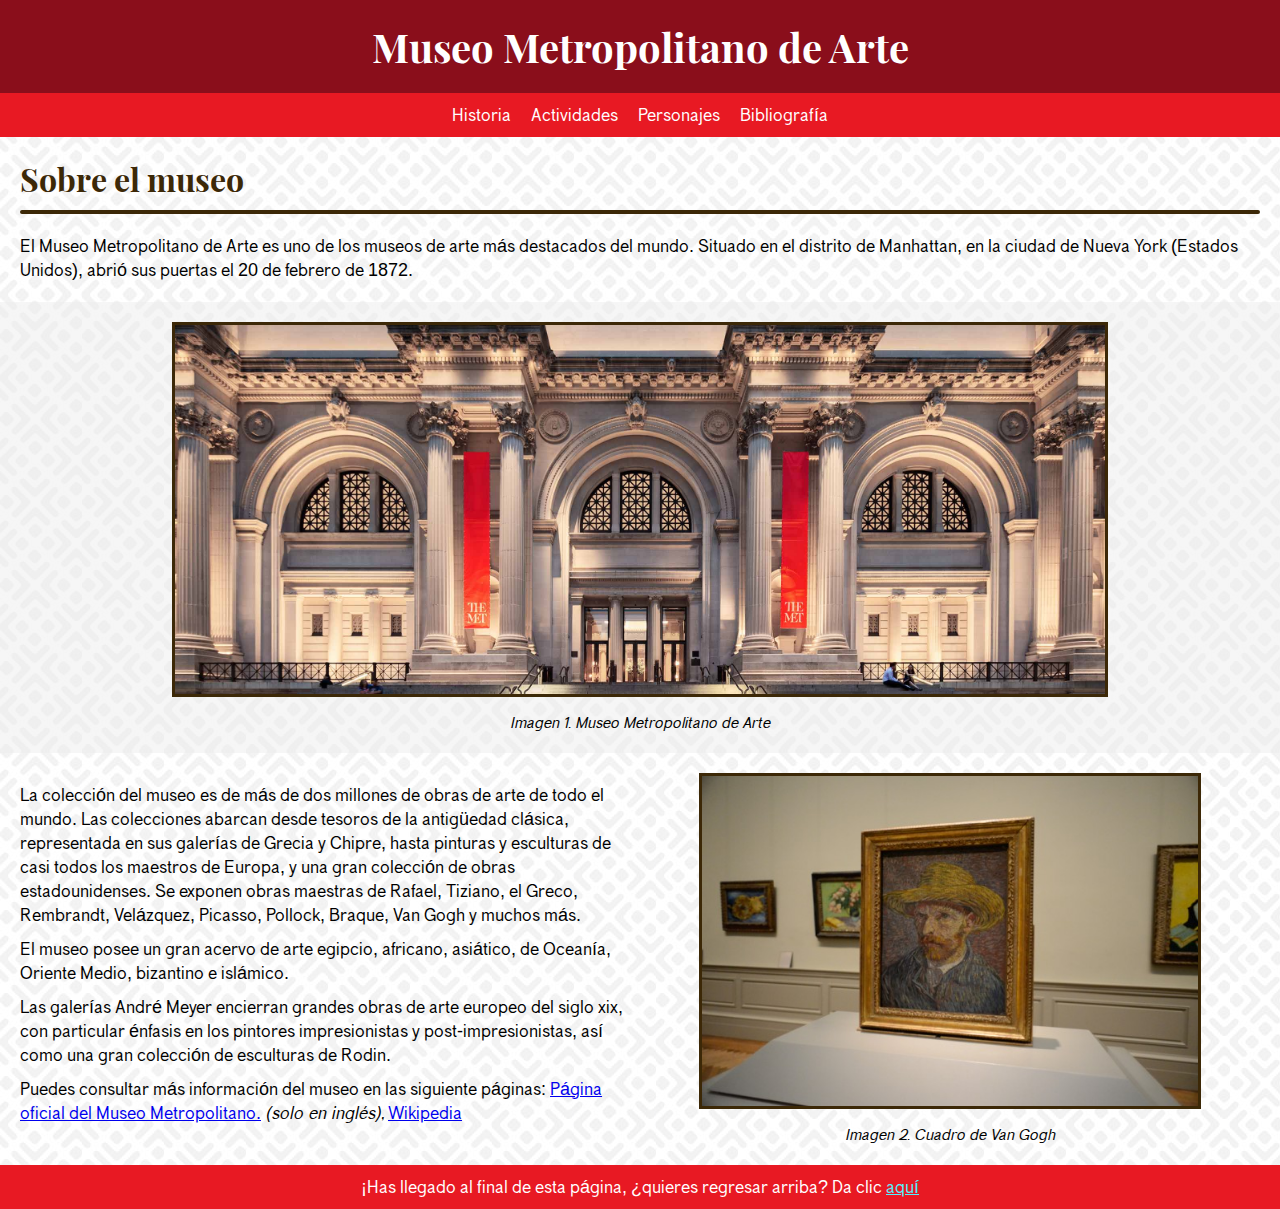
==== index.html @ 7a2b3585 "feat: ✨ update index page content" ====
<!DOCTYPE html>
<html lang="es">
  <head>
    <!-- Propiedades del documento -->
    <meta charset="UTF-8" />
    <meta lang="es" />
    <title>Museo metropolitano de arte</title>
    <link rel="stylesheet" type="text/css" href="styles.css" />
    <link rel="icon" type="image/png" href="imagenes/icono.png" />
  </head>

  <body>
    <!-- Encabezado de la pagina -->
    <header id="inicio">
      <!-- Título principal -->
      <h1 class="tituloPrincipal">
        <a href="index.html">Museo Metropolitano de Arte</a>
      </h1>

      <!-- Menu de navegacion -->
      <nav>
        <a href="historia.html">Historia</a>
        <a href="actividades.html">Actividades</a>
        <a href="personajes.html">Personajes</a>
        <a href="bibliografia.html">Bibliografía</a>
      </nav>
    </header>

    <!-- Bloque con la informacion general del museo -->
    <main>
      <article class="maximo">
        <!-- Primer titulo nivel 1 -->
        <h1 class="titulo">Sobre el museo</h1>

        <hr />

        <p>
          El Museo Metropolitano de Arte es uno de los museos de arte más
          destacados del mundo. Situado en el distrito de Manhattan, en la
          ciudad de Nueva York (Estados Unidos), abrió sus puertas el 20 de
          febrero de 1872.
        </p>
      </article>

      <figure class="imagenPrincipal">
        <img src="imagenes/Museo.jpg" alt="Museo Metropolitano de Arte" />
        <figcaption class="cita">
          Imagen 1. Museo Metropolitano de Arte
        </figcaption>
      </figure>

      <section class="maximo columnas">
        <article class="separacion">
          <p>
            La colección del museo es de más de dos millones de obras de arte de
            todo el mundo. Las colecciones abarcan desde tesoros de la
            antigüedad clásica, representada en sus galerías de Grecia y Chipre,
            hasta pinturas y esculturas de casi todos los maestros de Europa, y
            una gran colección de obras estadounidenses. Se exponen obras
            maestras de Rafael, Tiziano, el Greco, Rembrandt, Velázquez,
            Picasso, Pollock, Braque, Van Gogh y muchos más.
          </p>

          <p>
            El museo posee un gran acervo de arte egipcio, africano, asiático,
            de Oceanía, Oriente Medio, bizantino e islámico.
          </p>

          <p>
            Las galerías André Meyer encierran grandes obras de arte europeo del
            siglo xix, con particular énfasis en los pintores impresionistas y
            post-impresionistas, así como una gran colección de esculturas de
            Rodin.
          </p>

          <!-- Link para visitar una pagina externa en caso de buscar mas informacion. -->
          <p>
            Puedes consultar más información del museo en las siguiente páginas:
            <a href="https://www.metmuseum.org" target="_blank">
              Página oficial del Museo Metropolitano.</a
            >
            <span class="italica">(solo en inglés),</span>
            <a
              href="https://en.wikipedia.org/wiki/Metropolitan_Museum_of_Art"
              target="_blank"
            >
              Wikipedia
            </a>
          </p>
        </article>

        <figure class="mitadDerecha imagen">
          <img
            src="imagenes/cuadroVanGogh.jpg"
            alt="Cuadro de Van Gogh"
            class="imagenVanGogh"
          />

          <figcaption class="cita">Imagen 2. Cuadro de Van Gogh</figcaption>
        </figure>
      </section>
    </main>

    <!--Pie de página para regresar arriba -->
    <footer>
      <p>
        ¡Has llegado al final de esta página, ¿quieres regresar arriba? Da clic
        <a href="#inicio">aquí</a>
      </p>
    </footer>
  </body>
</html>
---- styles.css ----
/* Insertamos las fuentes que utilizaremos en la página */

@font-face {
  font-family: "Playfair";
  src: url("fuentes/PlayfairDisplayRegular.ttf") format("truetype");
  font-weight: normal;
  font-style: normal;
}

@font-face {
  font-family: "Playfair";
  src: url("fuentes/PlayfairDisplayBold.ttf") format("truetype");
  font-weight: bold;
  font-style: normal;
}

@font-face {
  font-family: "Lupina";
  src: url("fuentes/LupinaRegular.otf") format("opentype");
  font-weight: normal;
  font-style: normal;
}

@font-face {
  font-family: "Lupina";
  src: url("fuentes/LupinaItalic.ttf") format("opentype");
  font-weight: normal;
  font-style: italic;
}

/* Eliminar las márgenes por defecto */
* {
  margin: 0;
  padding: 0;
  border: none;
}

/* Estilos para el cuerpo de la página */
body {
  font-family: "Lupina", sans-serif;
  color: black;
  background-image: url("imagenes/fondo.png");
}

/* Estilos para el encabezado */
header {
  background-color: #8a0e1b;
  color: white;
  text-align: center;
}

header h1 {
  padding: 20px;
  font-size: 40px;
  font-weight: bold;
}

header h1 a {
  color: white;
  text-decoration: none;
}

header h1 a:hover {
  color: #ebebeb;
  text-shadow: 0 4px black;
}

/* Estilos para el menú de navegación */
nav {
  display: flex;
  justify-content: center;
  background-color: #e81923;
  padding: 10px;
  gap: 20px;
  font-size: 18px;
}

nav a {
  text-decoration: none;
  color: white;
}

nav a:hover {
  color: #fdffbb;
  text-decoration: underline;
}

nav a.seleccionado {
  color: #e6ec38;
  text-decoration: underline;
}

/* Coloco que todos los títulos tengan la misma fuente */
h1,
h2,
h3,
h4,
h5,
h6 {
  font-family: "Playfair", sans-serif;
  font-weight: bold;
  color: #3c2807;
}

p {
  font-size: 18px;
}

img {
  border: 3px solid #3c2807;
}

/* Aquí reestilizo las separaciones horizontales */
hr {
  border: 2px solid #3c2807;
  border-radius: 9999px;
  margin: 10px 0 20px 0;
}

/* Estilos para el pie de página */

footer {
  clear: both;
  color: white;
  background-color: #e81923;
  text-align: center;
  padding: 10px;
  font-size: 18px;
}

footer a {
  color: #55f1ff;
}

footer a:hover {
  color: #2eebfc;
}

footer a:visited {
  color: #71b1ff;
}

/* Esta clase hace que el tamaño horizontal no sea tan grande */
.maximo {
  max-width: 1600px;
  position: relative;
  margin: auto;
  padding: 20px;
}

/* Estilos para imagenes */

.imagenPrincipal {
  padding: 20px;
  text-align: center;
  background-color: #ebebeb71;
}

.imagenPrincipal img {
  margin: auto;
  max-width: 75%;
}

/* Con esto añado las citas de imagenes y tablas */
.cita {
  font-size: 16px;
  font-style: italic;
  text-align: center;
  margin-top: 10px;
}

/* Con esto separo las secciones en columnas */
.columnas {
  display: flex;
  justify-content: center;
}

.columnas * {
  flex: 1 0 0;
}

.separacion * {
  margin: 10px 0;
}

/* Estilos de la página principal */

.titulo {
  font-size: 32px;
}

.imagenVanGogh {
  max-width: 90%;
}

.italica {
  font-style: italic;
}

/* Estilos de la página de actividades */

.imagen {
  text-align: center;
}

.imagen img {
  margin: auto;
  max-width: 80%;
}

/* Estilos de la página de historia */
.lista {
  list-style: upper-roman;
  margin: 10px;
  font-size: 18px;
}

/* Estilos de la página de personajes */

.tamañoFijoImagen {
  width: 800px;
  height: auto;
}

/* Estilos para la página de bibliografía */

.listaSeparada {
  list-style: square;
  margin: 10px;
}

.listaSeparada li {
  margin: 20px;
  font-size: 18px;
}
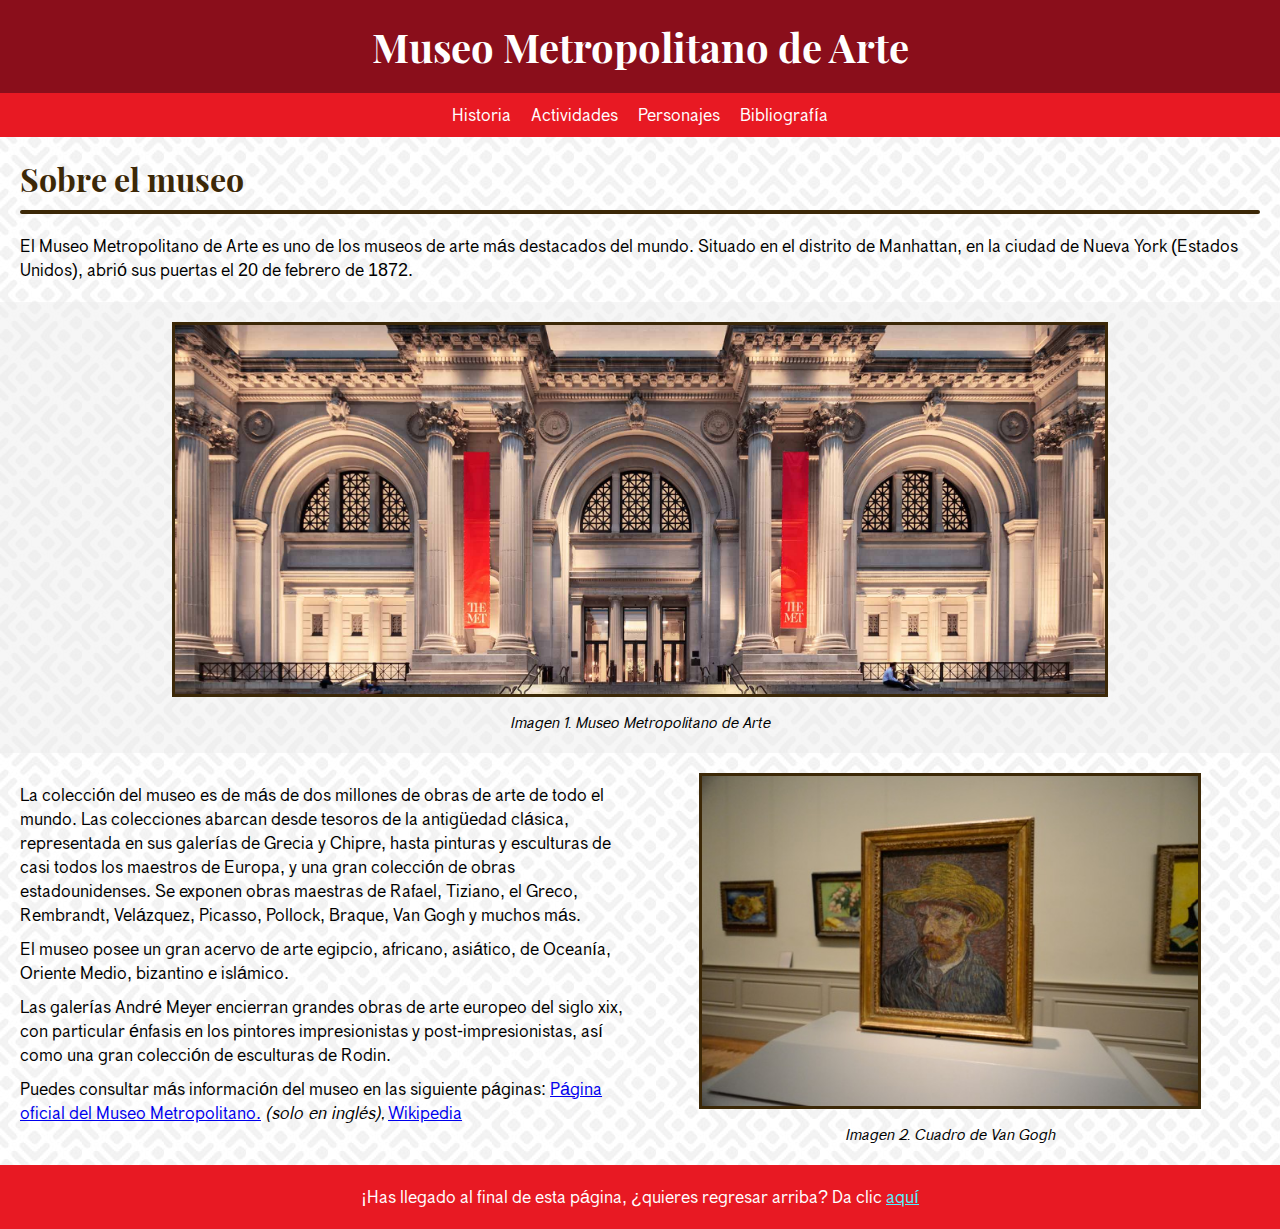
==== commit 25e912aa: "feat: 💄 add lateral menu" ====
--- a/index.html
+++ b/index.html
@@ -4,21 +4,29 @@
     <!-- Propiedades del documento -->
     <meta charset="UTF-8" />
     <meta lang="es" />
+    <meta content="width=device-width, initial-scale=1" name="viewport" />
     <title>Museo metropolitano de arte</title>
     <link rel="stylesheet" type="text/css" href="styles.css" />
     <link rel="icon" type="image/png" href="imagenes/icono.png" />
   </head>
 
   <body>
+    <input type="checkbox" id="lateral" />
     <!-- Encabezado de la pagina -->
     <header id="inicio">
+      <label class="botonLateral" for="lateral">
+        <hr />
+        <hr />
+        <hr />
+      </label>
+
       <!-- Título principal -->
       <h1 class="tituloPrincipal">
         <a href="index.html">Museo Metropolitano de Arte</a>
       </h1>
 
       <!-- Menu de navegacion -->
-      <nav>
+      <nav class="menuPrincipal">
         <a href="historia.html">Historia</a>
         <a href="actividades.html">Actividades</a>
         <a href="personajes.html">Personajes</a>
@@ -89,7 +97,7 @@
           </p>
         </article>
 
-        <figure class="mitadDerecha imagen">
+        <figure class="imagen">
           <img
             src="imagenes/cuadroVanGogh.jpg"
             alt="Cuadro de Van Gogh"
@@ -108,5 +116,23 @@
         <a href="#inicio">aquí</a>
       </p>
     </footer>
+
+    <aside class="menuLateral">
+      <div class="tituloLateral">
+        <label class="botonLateral" for="lateral">
+          <hr />
+          <hr />
+          <hr />
+        </label>
+        <h2>Menú de navegación</h2>
+      </div>
+      <hr />
+      <nav>
+        <a href="historia.html">Historia</a>
+        <a href="actividades.html">Actividades</a>
+        <a href="personajes.html">Personajes</a>
+        <a href="bibliografia.html">Bibliografía</a>
+      </nav>
+    </aside>
   </body>
 </html>
--- a/styles.css
+++ b/styles.css
@@ -42,8 +42,14 @@
   background-image: url("imagenes/fondo.png");
 }
 
+/* Aquí ocultamos el checkbox del menú lateral */
+#lateral {
+  display: none;
+}
+
 /* Estilos para el encabezado */
 header {
+  position: relative;
   background-color: #8a0e1b;
   color: white;
   text-align: center;
@@ -65,8 +71,80 @@
   text-shadow: 0 4px black;
 }
 
+/*  Esto es para las tres rallitas que simbolizan el menú */
+.botonLateral {
+  position: absolute;
+  top: calc(50% - 15px);
+  left: 20px;
+
+  width: 30px;
+
+  cursor: pointer;
+  display: none;
+}
+
+.botonLateral hr {
+  border-color: white;
+  margin: 5px 0;
+}
+
+/* Estilos del menú lateral (sólo aparece en celulares)*/
+.menuLateral {
+  display: none;
+
+  position: fixed;
+  top: 0;
+  left: 0;
+
+  width: 300px;
+  height: 100vh;
+
+  border-right: 3px solid #e81923;
+
+  padding: 20px;
+
+  transform: translateX(-100%);
+
+  background-color: #8a0e1b;
+  color: white;
+
+  transition: transform 0.5s ease-in-out;
+}
+
+.menuLateral h2 {
+  font-size: 24px;
+  font-weight: bold;
+  color: whitesmoke;
+}
+
+.menuLateral hr {
+  border-color: whitesmoke;
+}
+
+.menuLateral nav {
+  display: flex;
+  flex-direction: column;
+  gap: 10px;
+}
+
+/* Aquí reutilizamos el botón del menú*/
+.menuLateral .botonLateral {
+  position: static;
+}
+
+.menuLateral .tituloLateral {
+  display: flex;
+  position: static;
+  width: 100%;
+  gap: 10px;
+}
+
+.menuLateral .tituloLateral h2 {
+  flex: 1;
+}
+
 /* Estilos para el menú de navegación */
-nav {
+.menuPrincipal {
   display: flex;
   justify-content: center;
   background-color: #e81923;
@@ -75,17 +153,20 @@
   font-size: 18px;
 }
 
-nav a {
+.menuPrincipal a,
+.menuLateral a {
   text-decoration: none;
   color: white;
 }
 
-nav a:hover {
+.menuPrincipal a:hover,
+.menuLateral a:hover {
   color: #fdffbb;
   text-decoration: underline;
 }
 
-nav a.seleccionado {
+.menuPrincipal a.seleccionado,
+.menuLateral a.seleccionado {
   color: #e6ec38;
   text-decoration: underline;
 }
@@ -120,11 +201,10 @@
 /* Estilos para el pie de página */
 
 footer {
-  clear: both;
   color: white;
   background-color: #e81923;
   text-align: center;
-  padding: 10px;
+  padding: 20px;
   font-size: 18px;
 }
 
@@ -183,6 +263,8 @@
   margin: 10px 0;
 }
 
+/* Aquí están los estilos de las páginas */
+
 /* Estilos de la página principal */
 
 .titulo {
@@ -201,6 +283,7 @@
 
 .imagen {
   text-align: center;
+  align-self: center;
 }
 
 .imagen img {
@@ -233,3 +316,56 @@
   margin: 20px;
   font-size: 18px;
 }
+
+/* Media Queries */
+
+@media screen and (max-width: 1200px) {
+  header h1 {
+    font-size: 32px;
+  }
+
+  nav {
+    font-size: 20px;
+  }
+
+  .columnas {
+    flex-wrap: wrap;
+    gap: 10px;
+  }
+
+  .columnas * {
+    flex-basis: 500px !important;
+  }
+}
+
+@media screen and (max-width: 800px) {
+  .botonLateral {
+    display: block;
+  }
+
+  .menuPrincipal {
+    display: none;
+  }
+
+  .maximo {
+    padding: 40px;
+  }
+
+  /* Aumentar el tamaño para facilidad de lectura */
+  p {
+    font-size: 20px;
+  }
+
+  .cita {
+    font-size: 18px;
+  }
+
+  .menuLateral {
+    display: block;
+  }
+
+  /* Verifica si el botón del menú lateral está activo para mostrar el menú lateral*/
+  body:has(#lateral:checked) .menuLateral {
+    transform: translateX(0%);
+  }
+}
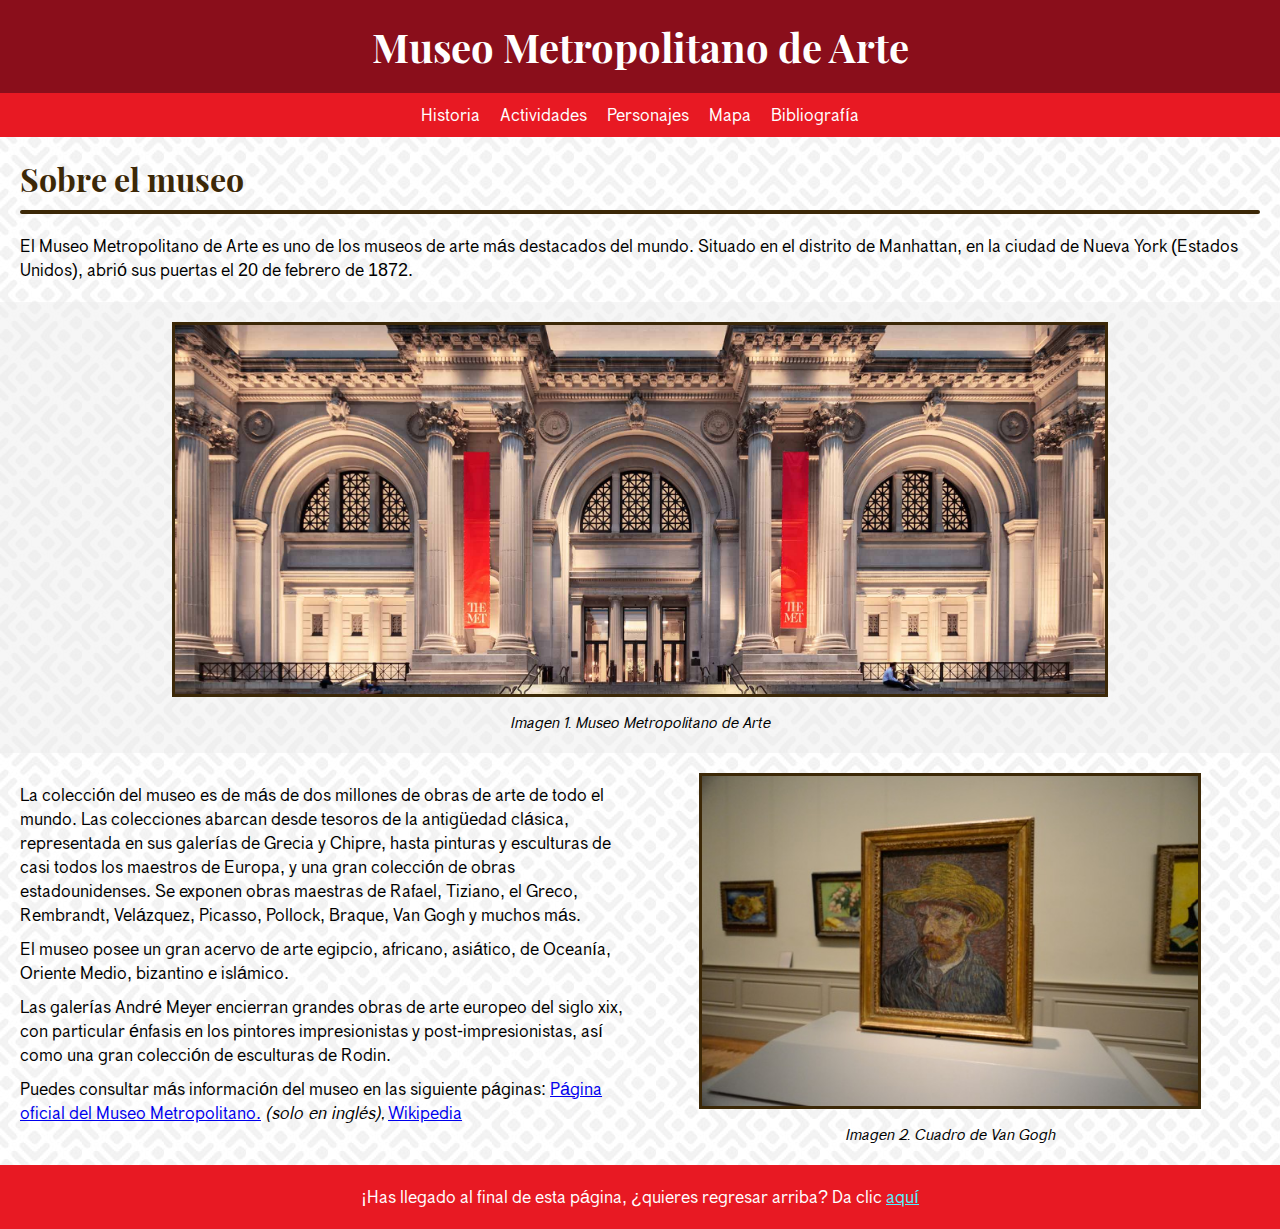
==== commit 3074ad67: "feat: ✨ add map page" ====
--- a/index.html
+++ b/index.html
@@ -7,10 +7,12 @@
     <meta content="width=device-width, initial-scale=1" name="viewport" />
     <title>Museo metropolitano de arte</title>
     <link rel="stylesheet" type="text/css" href="styles.css" />
+    <!-- Aquí colocamos un ícono para la página -->
     <link rel="icon" type="image/png" href="imagenes/icono.png" />
   </head>
 
   <body>
+    <!-- Input para saber si el menú lateral se debe abrir o no -->
     <input type="checkbox" id="lateral" />
     <!-- Encabezado de la pagina -->
     <header id="inicio">
@@ -26,11 +28,39 @@
       </h1>
 
       <!-- Menu de navegacion -->
-      <nav class="menuPrincipal">
-        <a href="historia.html">Historia</a>
-        <a href="actividades.html">Actividades</a>
-        <a href="personajes.html">Personajes</a>
-        <a href="bibliografia.html">Bibliografía</a>
+      <nav aria-label="Menú superior">
+        <ul class="menuPrincipal">
+          <li>
+            <a href="historia.html">Historia</a>
+            <ul>
+              <li><a href="historia.html#siglo1">Siglo XIX</a></li>
+              <li><a href="historia.html#siglo2">Siglo XX</a></li>
+              <li><a href="historia.html#siglo3">Siglo XXI</a></li>
+            </ul>
+          </li>
+          <li>
+            <a href="actividades.html">Actividades</a>
+            <ul>
+              <li><a href="actividades.html#visitas">Visitas guiadas</a></li>
+              <li><a href="actividades.html#comidas">Comidas y bebidas</a></li>
+              <li><a href="actividades.html#tienda">The Met Store</a></li>
+              <li><a href="actividades.html#obras">Obras maestras</a></li>
+            </ul>
+          </li>
+          <li>
+            <a href="personajes.html">Personajes</a>
+            <ul>
+              <li><a href="personajes.html#guias">Guías</a></li>
+              <li><a href="personajes.html#turistas">Turistas</a></li>
+              <li>
+                <a href="personajes.html#servicios">Servicios generales</a>
+              </li>
+              <li><a href="personajes.html#vigilante">Vigilantes</a></li>
+            </ul>
+          </li>
+          <li><a href="mapa.html">Mapa</a></li>
+          <li><a href="bibliografia.html">Bibliografía</a></li>
+        </ul>
       </nav>
     </header>
 
@@ -109,7 +139,7 @@
       </section>
     </main>
 
-    <!--Pie de página para regresar arriba -->
+    <!-- Pie de página para regresar arriba -->
     <footer>
       <p>
         ¡Has llegado al final de esta página, ¿quieres regresar arriba? Da clic
@@ -117,6 +147,7 @@
       </p>
     </footer>
 
+    <!-- Menú lateral (oculto) -->
     <aside class="menuLateral">
       <div class="tituloLateral">
         <label class="botonLateral" for="lateral">
@@ -127,11 +158,39 @@
         <h2>Menú de navegación</h2>
       </div>
       <hr />
-      <nav>
-        <a href="historia.html">Historia</a>
-        <a href="actividades.html">Actividades</a>
-        <a href="personajes.html">Personajes</a>
-        <a href="bibliografia.html">Bibliografía</a>
+      <nav aria-label="Menú lateral">
+        <ul>
+          <li><a href="index.html" class="seleccionado">Inicio</a></li>
+          <li>
+            <a href="historia.html">Historia</a>
+            <ul>
+              <li><a href="historia.html#siglo1">Siglo XIX</a></li>
+              <li><a href="historia.html#siglo2">Siglo XX</a></li>
+              <li><a href="historia.html#siglo3">Siglo XXI</a></li>
+            </ul>
+          </li>
+          <li>
+            <a href="actividades.html">Actividades</a>
+            <ul>
+              <li><a href="actividades.html#visitas">Visitas guiadas</a></li>
+              <li><a href="actividades.html#comidas">Comidas y bebidas</a></li>
+              <li><a href="actividades.html#tienda">The Met Store</a></li>
+              <li><a href="actividades.html#obras">Obras maestras</a></li>
+            </ul>
+          </li>
+          <li>
+            <a href="personajes.html">Personajes</a>
+            <ul>
+              <li><a href="personajes.html#guias">Guías</a></li>
+              <li><a href="personajes.html#turistas">Turistas</a></li>
+              <li>
+                <a href="personajes.html#servicios">Servicios generales</a>
+              </li>
+              <li><a href="personajes.html#vigilante">Vigilantes</a></li>
+            </ul>
+          </li>
+          <li><a href="bibliografia.html">Bibliografía</a></li>
+        </ul>
       </nav>
     </aside>
   </body>
--- a/styles.css
+++ b/styles.css
@@ -143,14 +143,42 @@
   flex: 1;
 }
 
+.menuLateral ul {
+  /* Revierte el cambio que hicimos arriba en quitarle los padding a todo */
+  padding: revert;
+  list-style: none;
+}
+
 /* Estilos para el menú de navegación */
 .menuPrincipal {
+  position: relative;
   display: flex;
   justify-content: center;
   background-color: #e81923;
   padding: 10px;
   gap: 20px;
   font-size: 18px;
+  list-style: none;
+}
+
+.menuPrincipal ul {
+  visibility: hidden;
+  max-height: 0;
+  position: absolute;
+  bottom: 0;
+  background-color: #8a0e1b;
+  padding: 8px;
+  list-style: none;
+  z-index: 1;
+  text-align: left;
+  transform: translate(-10px, 100%);
+  transition: all 0.5s ease-in-out;
+  overflow: hidden;
+}
+
+.menuPrincipal li:hover > ul {
+  visibility: visible;
+  max-height: 100vh;
 }
 
 .menuPrincipal a,
@@ -189,6 +217,7 @@
 
 img {
   border: 3px solid #3c2807;
+  transition: all 0.5s ease-in-out;
 }
 
 /* Aquí reestilizo las separaciones horizontales */
@@ -196,6 +225,11 @@
   border: 2px solid #3c2807;
   border-radius: 9999px;
   margin: 10px 0 20px 0;
+}
+
+/* Se coloca un margen interno para cuando se haga un desplazamiento por ID */
+article {
+  scroll-margin: 20px;
 }
 
 /* Estilos para el pie de página */
@@ -263,6 +297,10 @@
   margin: 10px 0;
 }
 
+.alreves {
+  flex-direction: row-reverse;
+}
+
 /* Aquí están los estilos de las páginas */
 
 /* Estilos de la página principal */
@@ -291,10 +329,40 @@
   max-width: 80%;
 }
 
+.grilla {
+  display: grid;
+  gap: 20px;
+  grid-template-columns: repeat(4, 1fr);
+}
+
+.centradoVisita {
+  margin-top: 80px;
+}
+
+.centradoComidas {
+  margin-top: 240px;
+}
+
+.centradoObras {
+  margin-top: 20px;
+}
+
+.centradoTienda {
+  margin-top: 120px;
+}
+
+.centradoVisita:hover img,
+.centradoComidas:hover img,
+.centradoObras:hover img,
+.centradoTienda:hover img {
+  scale: 1.2;
+}
+
 /* Estilos de la página de historia */
+
 .lista {
   list-style: upper-roman;
-  margin: 10px;
+  margin: 10px 0 40px 30px;
   font-size: 18px;
 }
 
@@ -305,7 +373,26 @@
   height: auto;
 }
 
+.articulo {
+  margin: 20px 0;
+}
+
+.articulo img:hover {
+  scale: 1.2;
+}
+
 /* Estilos para la página de bibliografía */
+
+.mapa {
+  display: flex;
+  justify-content: center;
+}
+
+.mapa img {
+  max-width: 1144px;
+  width: 90%;
+  border: none;
+}
 
 .listaSeparada {
   list-style: square;
@@ -315,6 +402,7 @@
 .listaSeparada li {
   margin: 20px;
   font-size: 18px;
+  word-wrap: break-word;
 }
 
 /* Media Queries */
@@ -333,12 +421,28 @@
     gap: 10px;
   }
 
-  .columnas * {
-    flex-basis: 500px !important;
+  .separacion {
+    flex-basis: 100%;
+    flex-grow: 1;
+  }
+
+  /* Página de Actividades */
+
+  .grilla {
+    grid-template-columns: repeat(2, 1fr);
+  }
+
+  .centradoComidas {
+    margin-top: 200px;
   }
 }
 
 @media screen and (max-width: 800px) {
+  header h1 {
+    font-size: 22px;
+    padding-left: 70px;
+  }
+
   .botonLateral {
     display: block;
   }
@@ -368,4 +472,17 @@
   body:has(#lateral:checked) .menuLateral {
     transform: translateX(0%);
   }
-}
+
+  /* Página de Actividades */
+
+  .grilla {
+    grid-template-columns: 1fr;
+  }
+
+  .centradoVisita,
+  .centradoComidas,
+  .centradoObras,
+  .centradoTienda {
+    margin: 20px 0 30px 0;
+  }
+}
